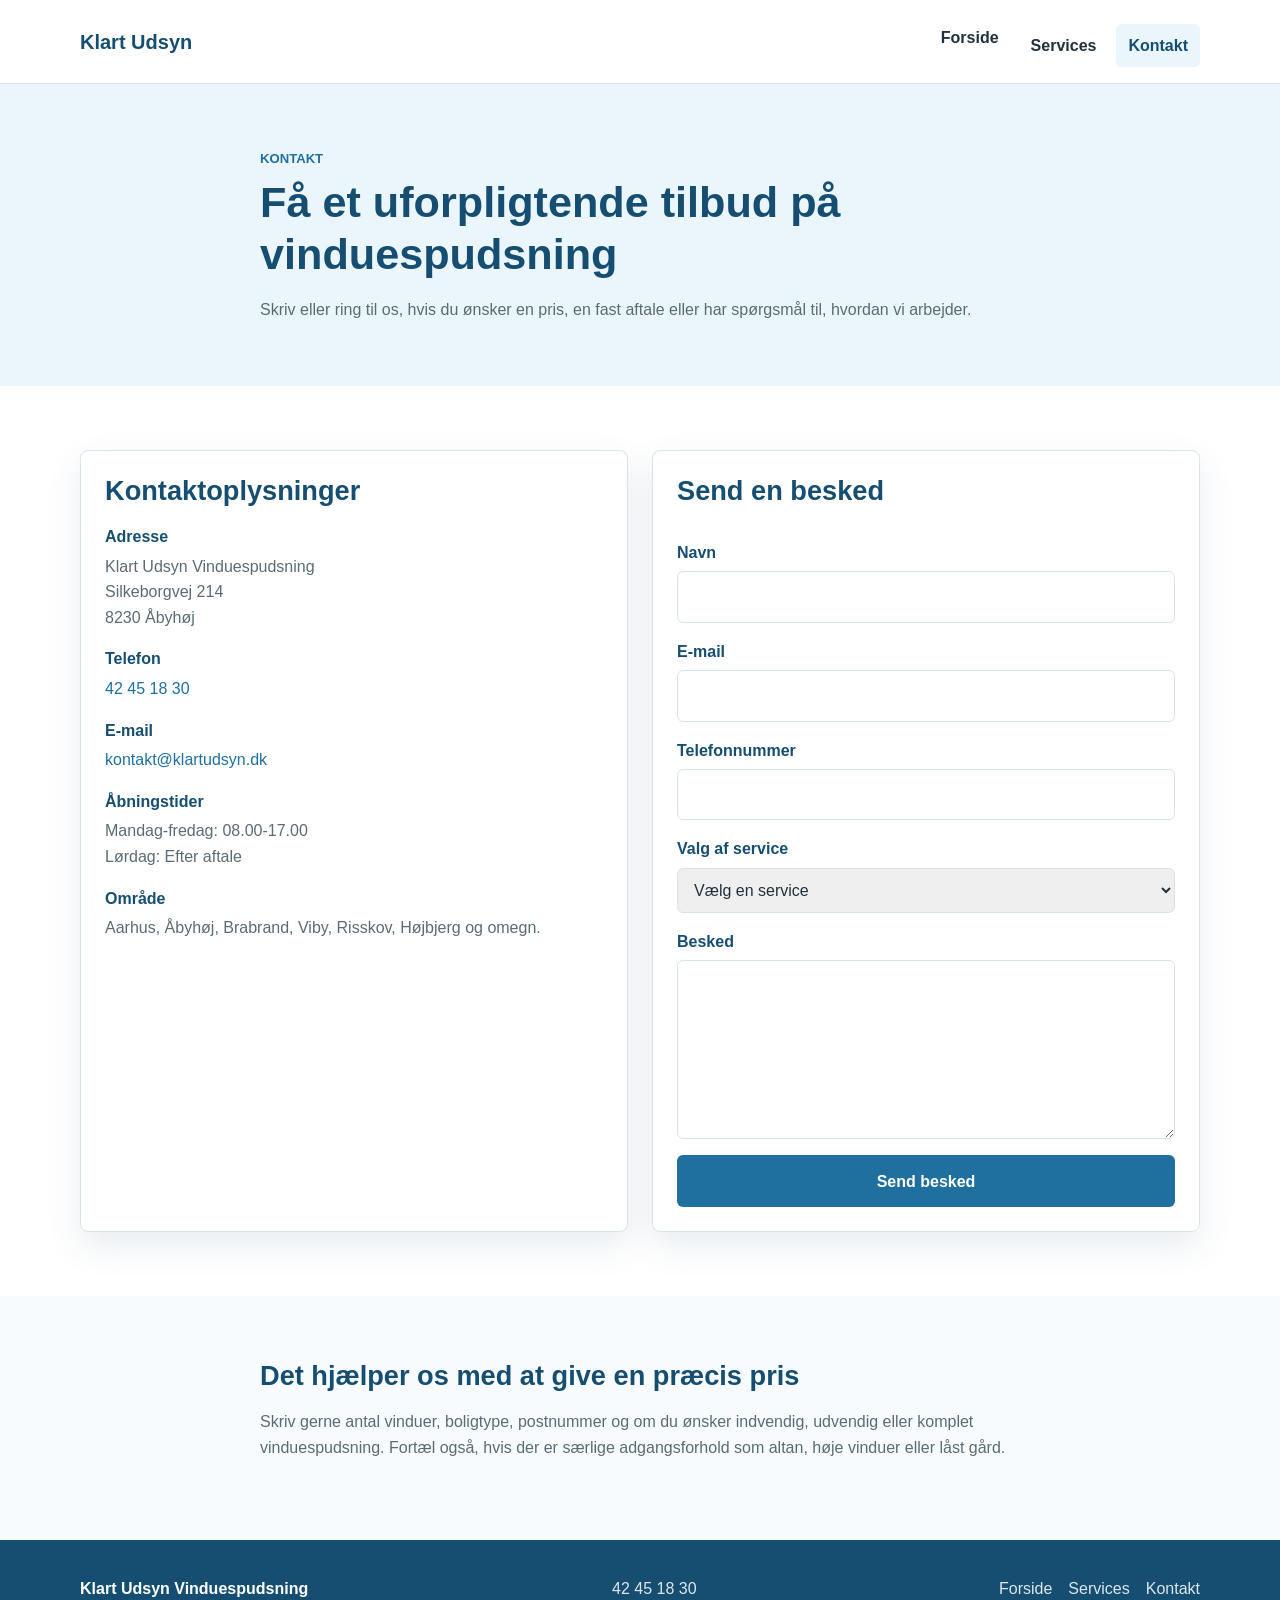
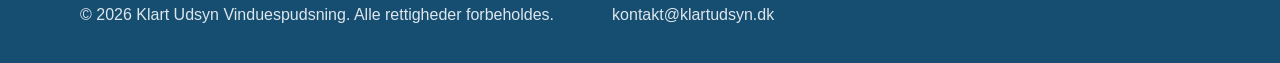
==== window-cleaning/contact.html @ 618b3aa0 "Nyt website til vinduspudseren" ====
<!DOCTYPE html>
<html lang="da">
<head>
    <meta charset="UTF-8">
    <meta name="viewport" content="width=device-width, initial-scale=1.0">
    <title>Kontakt | Klart Udsyn Vinduespudsning</title>
    <link rel="stylesheet" href="css/styles.css">
</head>
<body>
    <!-- Sidehoved med logo og navigation -->
    <header class="site-header">
        <div class="container header-content">
            <a class="site-logo" href="index.html" aria-label="Klart Udsyn Vinduespudsning forside">
                Klart Udsyn
            </a>
            <nav class="main-navigation" aria-label="Hovednavigation">
                <ul>
                    <li><a href="index.html">Forside</a></li>
                    <li><a href="services.html">Services</a></li>
                    <li><a class="active" href="contact.html" aria-current="page">Kontakt</a></li>
                </ul>
            </nav>
        </div>
    </header>

    <main>
        <!-- Introduktion til kontakt -->
        <section class="page-intro">
            <div class="container narrow">
                <p class="eyebrow">Kontakt</p>
                <h1>Få et uforpligtende tilbud på vinduespudsning</h1>
                <p>
                    Skriv eller ring til os, hvis du ønsker en pris, en fast aftale eller har spørgsmål til,
                    hvordan vi arbejder.
                </p>
            </div>
        </section>

        <!-- Kontaktoplysninger og formular -->
        <section class="section">
            <div class="container contact-grid">
                <aside class="contact-details" aria-labelledby="contact-details-heading">
                    <h2 id="contact-details-heading">Kontaktoplysninger</h2>
                    <dl>
                        <div>
                            <dt>Adresse</dt>
                            <dd>Klart Udsyn Vinduespudsning<br>Silkeborgvej 214<br>8230 Åbyhøj</dd>
                        </div>
                        <div>
                            <dt>Telefon</dt>
                            <dd><a href="tel:+4542451830">42 45 18 30</a></dd>
                        </div>
                        <div>
                            <dt>E-mail</dt>
                            <dd><a href="mailto:kontakt@klartudsyn.dk">kontakt@klartudsyn.dk</a></dd>
                        </div>
                        <div>
                            <dt>Åbningstider</dt>
                            <dd>Mandag-fredag: 08.00-17.00<br>Lørdag: Efter aftale</dd>
                        </div>
                        <div>
                            <dt>Område</dt>
                            <dd>Aarhus, Åbyhøj, Brabrand, Viby, Risskov, Højbjerg og omegn.</dd>
                        </div>
                    </dl>
                </aside>

                <form class="contact-form" action="#" method="post">
                    <h2>Send en besked</h2>
                    <div class="form-field">
                        <label for="name">Navn</label>
                        <input type="text" id="name" name="name" autocomplete="name" required>
                    </div>
                    <div class="form-field">
                        <label for="email">E-mail</label>
                        <input type="email" id="email" name="email" autocomplete="email" required>
                    </div>
                    <div class="form-field">
                        <label for="phone">Telefonnummer</label>
                        <input type="tel" id="phone" name="phone" autocomplete="tel">
                    </div>
                    <div class="form-field">
                        <label for="service">Valg af service</label>
                        <select id="service" name="service" required>
                            <option value="">Vælg en service</option>
                            <option value="privat">Privat vinduespudsning</option>
                            <option value="erhverv">Erhvervsvinduespudsning</option>
                            <option value="abonnement">Fast abonnementsordning</option>
                            <option value="andet">Andet</option>
                        </select>
                    </div>
                    <div class="form-field">
                        <label for="message">Besked</label>
                        <textarea id="message" name="message" rows="6" required></textarea>
                    </div>
                    <button class="button button-primary" type="submit">Send besked</button>
                </form>
            </div>
        </section>

        <!-- Ekstra kontaktinformation -->
        <section class="section section-muted">
            <div class="container narrow">
                <h2>Det hjælper os med at give en præcis pris</h2>
                <p>
                    Skriv gerne antal vinduer, boligtype, postnummer og om du ønsker indvendig,
                    udvendig eller komplet vinduespudsning. Fortæl også, hvis der er særlige adgangsforhold
                    som altan, høje vinduer eller låst gård.
                </p>
            </div>
        </section>
    </main>

    <!-- Footer med kontakt og genveje -->
    <footer class="site-footer">
        <div class="container footer-grid">
            <div>
                <strong>Klart Udsyn Vinduespudsning</strong>
                <p>&copy; 2026 Klart Udsyn Vinduespudsning. Alle rettigheder forbeholdes.</p>
            </div>
            <div>
                <p><a href="tel:+4542451830">42 45 18 30</a></p>
                <p><a href="mailto:kontakt@klartudsyn.dk">kontakt@klartudsyn.dk</a></p>
            </div>
            <nav class="footer-navigation" aria-label="Footer navigation">
                <a href="index.html">Forside</a>
                <a href="services.html">Services</a>
                <a href="contact.html">Kontakt</a>
            </nav>
        </div>
    </footer>
</body>
</html>
---- window-cleaning/css/styles.css ----
:root {
    --color-white: #ffffff;
    --color-surface: #f7fbfd;
    --color-muted: #eaf6fb;
    --color-border: #d7e4ec;
    --color-text: #21313c;
    --color-text-soft: #5b6b76;
    --color-primary: #1f6f9f;
    --color-primary-dark: #164e72;
    --color-accent: #eef5f8;
    --shadow-soft: 0 14px 35px rgba(31, 78, 114, 0.1);
    --radius-small: 6px;
    --radius-medium: 8px;
    --space-xs: 0.5rem;
    --space-sm: 0.75rem;
    --space-md: 1rem;
    --space-lg: 1.5rem;
    --space-xl: 2.25rem;
    --space-xxl: 4rem;
    --container-width: 1120px;
    --font-family: Arial, Helvetica, sans-serif;
}

* {
    box-sizing: border-box;
}

html {
    scroll-behavior: smooth;
}

body {
    margin: 0;
    background: var(--color-white);
    color: var(--color-text);
    font-family: var(--font-family);
    font-size: 1rem;
    line-height: 1.6;
}

img {
    display: block;
    max-width: 100%;
    height: auto;
}

a {
    color: var(--color-primary);
    text-decoration: none;
}

a:hover {
    color: var(--color-primary-dark);
}

a:focus-visible,
button:focus-visible,
input:focus-visible,
select:focus-visible,
textarea:focus-visible {
    outline: 3px solid rgba(31, 111, 159, 0.35);
    outline-offset: 3px;
}

h1,
h2,
h3,
p {
    margin-top: 0;
}

h1,
h2,
h3 {
    color: var(--color-primary-dark);
    line-height: 1.2;
}

h1 {
    font-size: 2.15rem;
    margin-bottom: var(--space-md);
}

h2 {
    font-size: 1.7rem;
    margin-bottom: var(--space-md);
}

h3 {
    font-size: 1.15rem;
    margin-bottom: var(--space-sm);
}

p {
    color: var(--color-text-soft);
}

ul {
    margin: 0;
    padding-left: 1.25rem;
}

li + li {
    margin-top: var(--space-xs);
}

.container {
    width: min(100% - 2rem, var(--container-width));
    margin: 0 auto;
}

.narrow {
    max-width: 760px;
}

.site-header {
    position: sticky;
    top: 0;
    z-index: 10;
    background: rgba(255, 255, 255, 0.96);
    border-bottom: 1px solid var(--color-border);
}

.header-content {
    display: flex;
    flex-direction: column;
    gap: var(--space-sm);
    padding: var(--space-md) 0;
}

.site-logo {
    color: var(--color-primary-dark);
    font-size: 1.25rem;
    font-weight: 700;
}

.main-navigation ul {
    display: flex;
    flex-wrap: wrap;
    gap: var(--space-xs);
    list-style: none;
    margin: 0;
    padding: 0;
}

.main-navigation a {
    display: inline-block;
    border-radius: var(--radius-small);
    color: var(--color-text);
    font-weight: 700;
    padding: 0.55rem 0.75rem;
}

.main-navigation a:hover,
.main-navigation a.active {
    background: var(--color-muted);
    color: var(--color-primary-dark);
}

.hero {
    background: linear-gradient(180deg, var(--color-surface), var(--color-white));
    padding: var(--space-xl) 0 var(--space-xxl);
}

.hero-grid {
    display: grid;
    gap: var(--space-xl);
    align-items: center;
}

.hero-content p:last-of-type {
    margin-bottom: var(--space-lg);
}

.hero-slogan {
    color: var(--color-primary-dark);
    font-size: 1.2rem;
    font-weight: 700;
}

.hero-image,
.service-card,
.service-detail,
.contact-details,
.contact-form {
    border: 1px solid var(--color-border);
    border-radius: var(--radius-medium);
    box-shadow: var(--shadow-soft);
}

.hero-image {
    width: 100%;
    aspect-ratio: 16 / 9;
    object-fit: cover;
}

.eyebrow {
    color: var(--color-primary);
    font-size: 0.82rem;
    font-weight: 700;
    letter-spacing: 0;
    margin-bottom: var(--space-xs);
    text-transform: uppercase;
}

.button {
    display: inline-flex;
    align-items: center;
    justify-content: center;
    border: 2px solid transparent;
    border-radius: var(--radius-small);
    cursor: pointer;
    font: inherit;
    font-weight: 700;
    min-height: 2.75rem;
    padding: 0.7rem 1.15rem;
    transition: background-color 160ms ease, border-color 160ms ease, color 160ms ease;
}

.button-primary {
    background: var(--color-primary);
    color: var(--color-white);
}

.button-primary:hover {
    background: var(--color-primary-dark);
    color: var(--color-white);
}

.button-secondary {
    background: var(--color-white);
    border-color: var(--color-primary);
    color: var(--color-primary-dark);
}

.button-secondary:hover {
    background: var(--color-muted);
    color: var(--color-primary-dark);
}

.section {
    padding: var(--space-xxl) 0;
}

.section-muted,
.cta-section {
    background: var(--color-surface);
}

.split-section,
.benefits,
.service-grid,
.contact-grid,
.footer-grid {
    display: grid;
    gap: var(--space-lg);
}

.section-heading {
    max-width: 720px;
    margin-bottom: var(--space-xl);
}

.benefit-card {
    background: var(--color-white);
    border: 1px solid var(--color-border);
    border-radius: var(--radius-medium);
    padding: var(--space-lg);
}

.benefit-card p,
.service-card p,
.service-detail p,
.contact-details p,
.site-footer p {
    margin-bottom: 0;
}

.service-card {
    overflow: hidden;
    background: var(--color-white);
}

.service-card img {
    width: 100%;
    aspect-ratio: 3 / 2;
    object-fit: cover;
}

.service-card-content {
    padding: var(--space-lg);
}

.centered-action {
    margin-top: var(--space-xl);
    text-align: center;
}

.page-intro {
    background: var(--color-muted);
    padding: var(--space-xxl) 0;
}

.page-intro p:last-child {
    margin-bottom: 0;
}

.service-list {
    display: grid;
    gap: var(--space-xl);
}

.service-detail {
    display: grid;
    gap: 0;
    overflow: hidden;
    background: var(--color-white);
}

.service-detail img {
    width: 100%;
    height: 100%;
    min-height: 240px;
    object-fit: cover;
}

.service-detail-content {
    padding: var(--space-lg);
}

.service-detail ul {
    color: var(--color-text-soft);
}

.cta-section {
    padding: var(--space-xl) 0;
    text-align: center;
}

.cta-content {
    max-width: 720px;
}

.cta-content p {
    margin-bottom: var(--space-lg);
}

.contact-details,
.contact-form {
    background: var(--color-white);
    padding: var(--space-lg);
}

.contact-details dl {
    display: grid;
    gap: var(--space-md);
    margin: 0;
}

.contact-details dt {
    color: var(--color-primary-dark);
    font-weight: 700;
}

.contact-details dd {
    color: var(--color-text-soft);
    margin: 0.25rem 0 0;
}

.contact-form {
    display: grid;
    gap: var(--space-md);
}

.form-field {
    display: grid;
    gap: 0.35rem;
}

.form-field label {
    color: var(--color-primary-dark);
    font-weight: 700;
}

.form-field input,
.form-field select,
.form-field textarea {
    width: 100%;
    border: 1px solid var(--color-border);
    border-radius: var(--radius-small);
    color: var(--color-text);
    font: inherit;
    padding: 0.75rem;
}

.form-field textarea {
    resize: vertical;
}

.site-footer {
    background: var(--color-primary-dark);
    color: var(--color-white);
    padding: var(--space-xl) 0;
}

.site-footer p,
.site-footer a {
    color: rgba(255, 255, 255, 0.86);
}

.site-footer a:hover {
    color: var(--color-white);
    text-decoration: underline;
}

.footer-navigation {
    display: flex;
    flex-wrap: wrap;
    gap: var(--space-md);
}

@media (min-width: 640px) {
    h1 {
        font-size: 2.7rem;
    }

    .header-content {
        align-items: center;
        flex-direction: row;
        justify-content: space-between;
    }

    .benefits,
    .service-grid {
        grid-template-columns: repeat(3, 1fr);
    }
}

@media (min-width: 800px) {
    .hero-grid,
    .split-section,
    .contact-grid {
        grid-template-columns: 1fr 1fr;
    }

    .service-detail {
        grid-template-columns: minmax(260px, 0.85fr) 1fr;
    }

    .service-detail:nth-child(even) img {
        order: 2;
    }

    .footer-grid {
        grid-template-columns: 1.4fr 1fr auto;
        align-items: start;
    }
}
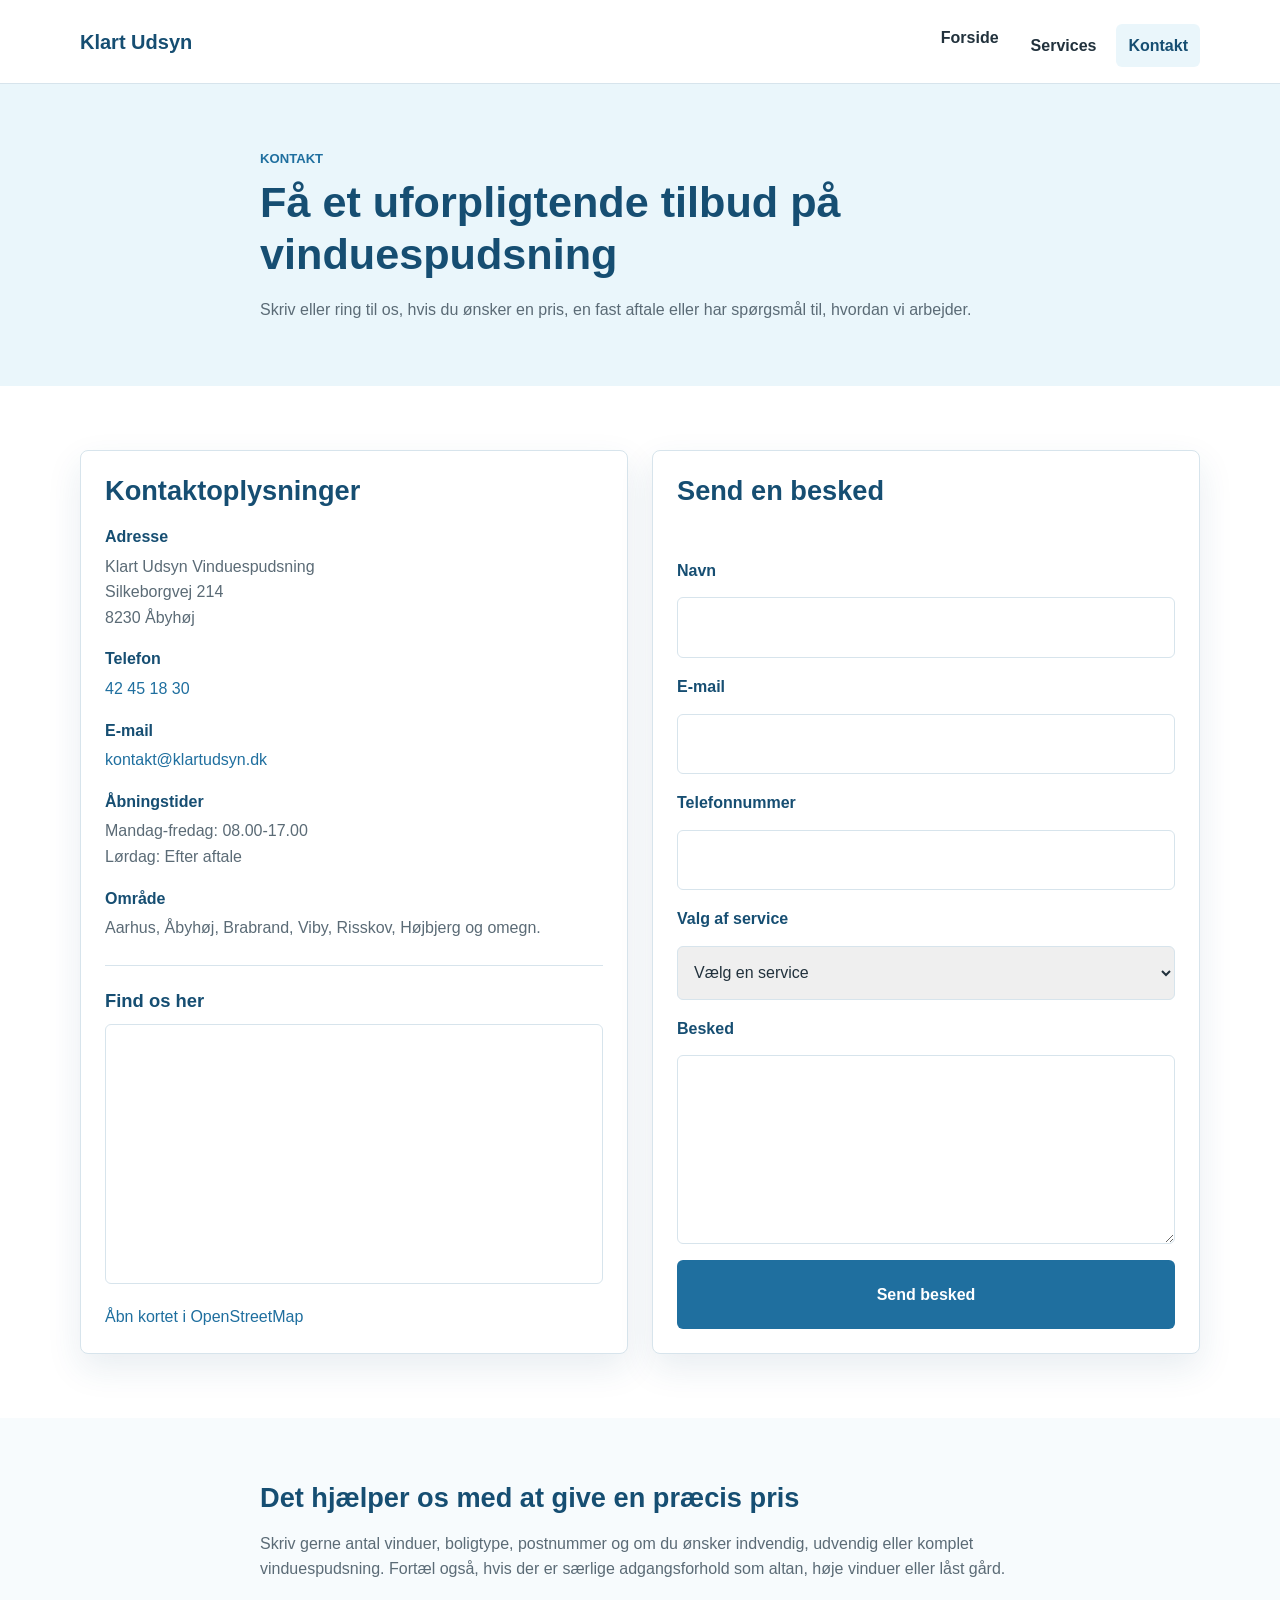
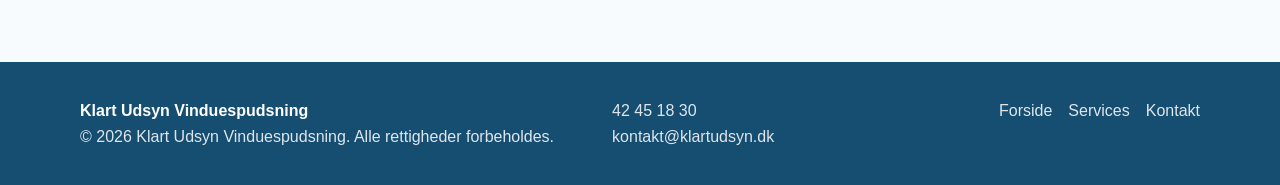
==== commit d502d096: "Kort tilføjet under contakt siden" ====
--- a/window-cleaning/contact.html
+++ b/window-cleaning/contact.html
@@ -63,6 +63,21 @@
                             <dd>Aarhus, Åbyhøj, Brabrand, Viby, Risskov, Højbjerg og omegn.</dd>
                         </div>
                     </dl>
+
+                    <!-- Kort over butikkens placering -->
+                    <div class="map-card">
+                        <h3>Find os her</h3>
+                        <iframe
+                            title="Kort der viser Klart Udsyn Vinduespudsning på Silkeborgvej i Åbyhøj"
+                            src="https://www.openstreetmap.org/export/embed.html?bbox=10.1450%2C56.1430%2C10.1850%2C56.1630&amp;layer=mapnik&amp;marker=56.1530%2C10.1650"
+                            loading="lazy">
+                        </iframe>
+                        <p>
+                            <a href="https://www.openstreetmap.org/?mlat=56.1530&amp;mlon=10.1650#map=15/56.1530/10.1650" target="_blank" rel="noopener">
+                                Åbn kortet i OpenStreetMap
+                            </a>
+                        </p>
+                    </div>
                 </aside>
 
                 <form class="contact-form" action="#" method="post">
--- a/window-cleaning/css/styles.css
+++ b/window-cleaning/css/styles.css
@@ -367,6 +367,23 @@
     margin: 0.25rem 0 0;
 }
 
+.map-card {
+    border-top: 1px solid var(--color-border);
+    margin-top: var(--space-lg);
+    padding-top: var(--space-lg);
+}
+
+.map-card iframe {
+    width: 100%;
+    min-height: 260px;
+    border: 1px solid var(--color-border);
+    border-radius: var(--radius-small);
+}
+
+.map-card p {
+    margin-top: var(--space-sm);
+}
+
 .contact-form {
     display: grid;
     gap: var(--space-md);
